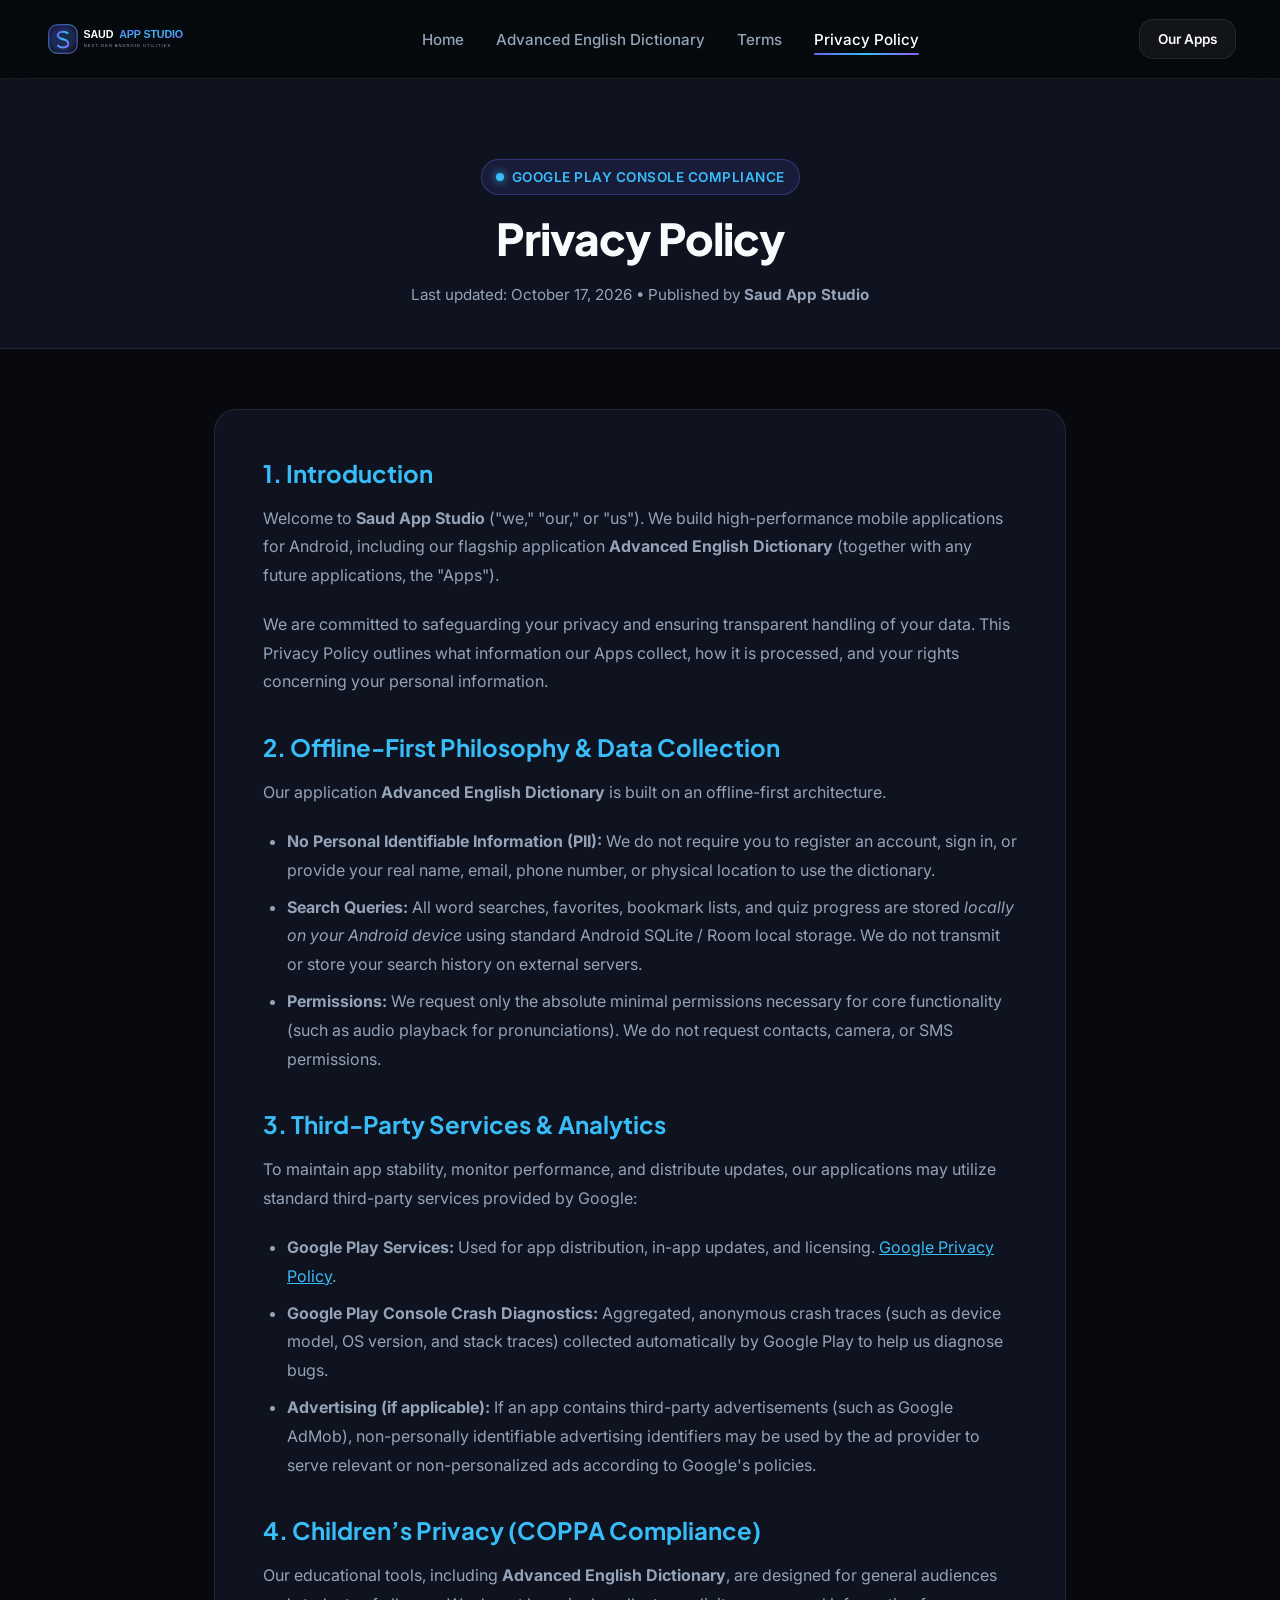
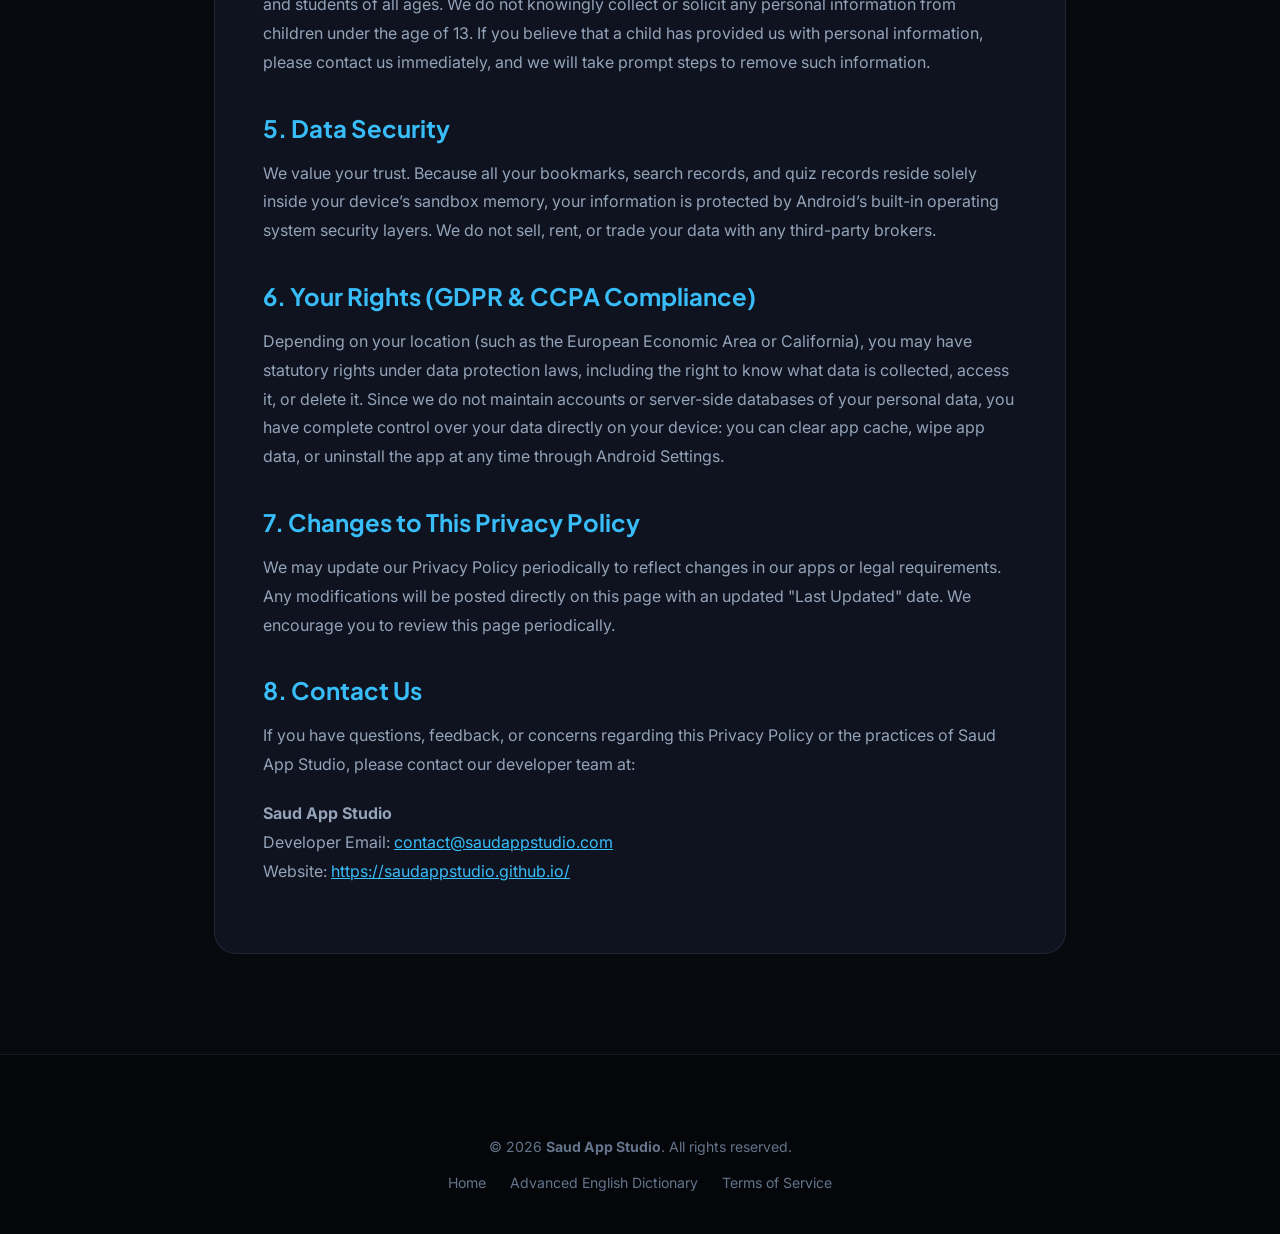
==== privacy-policy.html @ 1901be76 "feat: initial launch of Saud App Studio website with Advanced English Dictionary showcase and Play C" ====
<!DOCTYPE html>
<html lang="en">
<head>
  <meta charset="UTF-8">
  <meta name="viewport" content="width=device-width, initial-scale=1.0">
  <title>Privacy Policy | Saud App Studio</title>
  <meta name="description" content="Official Google Play compliant Privacy Policy for Saud App Studio and Advanced English Dictionary.">
  <meta name="robots" content="index, follow">
  <link rel="icon" type="image/svg+xml" href="assets/images/app-icon-dictionary.svg">
  <link rel="stylesheet" href="assets/css/style.css">
</head>
<body>

  <!-- Navigation -->
  <header class="site-nav">
    <div class="container nav-inner">
      <a href="index.html" class="nav-brand">
        <img src="assets/images/logo.svg" alt="Saud App Studio" class="nav-logo-img">
      </a>
      <nav>
        <ul class="nav-menu">
          <li><a href="index.html" class="nav-link">Home</a></li>
          <li><a href="apps/advanced-english-dictionary.html" class="nav-link">Advanced English Dictionary</a></li>
          <li><a href="terms.html" class="nav-link">Terms</a></li>
          <li><a href="privacy-policy.html" class="nav-link active">Privacy Policy</a></li>
        </ul>
      </nav>
      <div class="nav-actions">
        <a href="index.html#portfolio" class="btn btn-secondary" style="padding: 8px 18px; font-size: 0.85rem;">
          Our Apps
        </a>
        <button class="mobile-toggle" aria-label="Toggle navigation menu">☰</button>
      </div>
    </div>
  </header>

  <!-- Legal Header -->
  <section class="legal-header">
    <div class="container text-center">
      <div class="section-tag">
        <span class="dot"></span>
        <span>Google Play Console Compliance</span>
      </div>
      <h1 class="section-title">Privacy Policy</h1>
      <p style="color: var(--text-muted); font-size: 0.95rem;">
        Last updated: October 17, 2026 • Published by <strong>Saud App Studio</strong>
      </p>
    </div>
  </section>

  <!-- Legal Body Content -->
  <main class="legal-content">
    <div class="container" style="max-width: 900px;">
      <div class="legal-box">
        
        <h2>1. Introduction</h2>
        <p>
          Welcome to <strong>Saud App Studio</strong> ("we," "our," or "us"). We build high-performance mobile applications for Android, including our flagship application <strong>Advanced English Dictionary</strong> (together with any future applications, the "Apps").
        </p>
        <p>
          We are committed to safeguarding your privacy and ensuring transparent handling of your data. This Privacy Policy outlines what information our Apps collect, how it is processed, and your rights concerning your personal information.
        </p>

        <h2>2. Offline-First Philosophy &amp; Data Collection</h2>
        <p>
          Our application <strong>Advanced English Dictionary</strong> is built on an offline-first architecture. 
        </p>
        <ul>
          <li><strong>No Personal Identifiable Information (PII):</strong> We do not require you to register an account, sign in, or provide your real name, email, phone number, or physical location to use the dictionary.</li>
          <li><strong>Search Queries:</strong> All word searches, favorites, bookmark lists, and quiz progress are stored <em>locally on your Android device</em> using standard Android SQLite / Room local storage. We do not transmit or store your search history on external servers.</li>
          <li><strong>Permissions:</strong> We request only the absolute minimal permissions necessary for core functionality (such as audio playback for pronunciations). We do not request contacts, camera, or SMS permissions.</li>
        </ul>

        <h2>3. Third-Party Services &amp; Analytics</h2>
        <p>
          To maintain app stability, monitor performance, and distribute updates, our applications may utilize standard third-party services provided by Google:
        </p>
        <ul>
          <li>
            <strong>Google Play Services:</strong> Used for app distribution, in-app updates, and licensing. 
            <a href="https://policies.google.com/privacy" target="_blank" rel="noopener noreferrer">Google Privacy Policy</a>.
          </li>
          <li>
            <strong>Google Play Console Crash Diagnostics:</strong> Aggregated, anonymous crash traces (such as device model, OS version, and stack traces) collected automatically by Google Play to help us diagnose bugs.
          </li>
          <li>
            <strong>Advertising (if applicable):</strong> If an app contains third-party advertisements (such as Google AdMob), non-personally identifiable advertising identifiers may be used by the ad provider to serve relevant or non-personalized ads according to Google's policies.
          </li>
        </ul>

        <h2>4. Children’s Privacy (COPPA Compliance)</h2>
        <p>
          Our educational tools, including <strong>Advanced English Dictionary</strong>, are designed for general audiences and students of all ages. We do not knowingly collect or solicit any personal information from children under the age of 13. If you believe that a child has provided us with personal information, please contact us immediately, and we will take prompt steps to remove such information.
        </p>

        <h2>5. Data Security</h2>
        <p>
          We value your trust. Because all your bookmarks, search records, and quiz records reside solely inside your device’s sandbox memory, your information is protected by Android’s built-in operating system security layers. We do not sell, rent, or trade your data with any third-party brokers.
        </p>

        <h2>6. Your Rights (GDPR &amp; CCPA Compliance)</h2>
        <p>
          Depending on your location (such as the European Economic Area or California), you may have statutory rights under data protection laws, including the right to know what data is collected, access it, or delete it. Since we do not maintain accounts or server-side databases of your personal data, you have complete control over your data directly on your device: you can clear app cache, wipe app data, or uninstall the app at any time through Android Settings.
        </p>

        <h2>7. Changes to This Privacy Policy</h2>
        <p>
          We may update our Privacy Policy periodically to reflect changes in our apps or legal requirements. Any modifications will be posted directly on this page with an updated "Last Updated" date. We encourage you to review this page periodically.
        </p>

        <h2>8. Contact Us</h2>
        <p>
          If you have questions, feedback, or concerns regarding this Privacy Policy or the practices of Saud App Studio, please contact our developer team at:
        </p>
        <p>
          <strong>Saud App Studio</strong><br>
          Developer Email: <a href="mailto:contact@saudappstudio.com">contact@saudappstudio.com</a><br>
          Website: <a href="https://saudappstudio.github.io/">https://saudappstudio.github.io/</a>
        </p>

      </div>
    </div>
  </main>

  <!-- Footer -->
  <footer class="site-footer">
    <div class="container text-center">
      <p class="copyright">
        &copy; <span class="current-year">2026</span> <strong>Saud App Studio</strong>. All rights reserved.
      </p>
      <div class="footer-legal-links" style="justify-content: center; margin-top: 12px;">
        <a href="index.html">Home</a>
        <a href="apps/advanced-english-dictionary.html">Advanced English Dictionary</a>
        <a href="terms.html">Terms of Service</a>
      </div>
    </div>
  </footer>

  <script src="assets/js/main.js"></script>
</body>
</html>
---- assets/css/style.css ----
/* ==========================================================================
   SAUD APP STUDIO - OFFICIAL DESIGN SYSTEM & STYLESHEET
   Modern, High-Converting, Dark-Aesthetic Android Developer Showcase
   ========================================================================== */

@import url('https://fonts.googleapis.com/css2?family=Inter:wght@300;400;500;600;700;800&family=Plus+Jakarta+Sans:wght@500;600;700;800;900&display=swap');

:root {
  /* Brand Palette */
  --bg-main: #07090e;
  --bg-surface: #0e131f;
  --bg-surface-elevated: #141b2d;
  --bg-glass: rgba(17, 24, 39, 0.75);
  --border-subtle: rgba(255, 255, 255, 0.08);
  --border-highlight: rgba(99, 102, 241, 0.35);

  /* Primary Brand Gradients */
  --primary: #6366f1;
  --primary-glow: rgba(99, 102, 241, 0.35);
  --accent-cyan: #38bdf8;
  --accent-purple: #8b5cf6;
  --accent-emerald: #10b981;
  --accent-amber: #f59e0b;

  --gradient-brand: linear-gradient(135deg, #6366f1 0%, #38bdf8 50%, #8b5cf6 100%);
  --gradient-glow: radial-gradient(circle at 50% 50%, rgba(99, 102, 241, 0.15) 0%, transparent 70%);
  --gradient-card: linear-gradient(180deg, rgba(30, 41, 59, 0.5) 0%, rgba(15, 23, 42, 0.7) 100%);

  /* Text & Foreground */
  --text-main: #f8fafc;
  --text-muted: #94a3b8;
  --text-dim: #64748b;
  --text-white: #ffffff;

  /* Typography */
  --font-heading: 'Plus Jakarta Sans', -apple-system, BlinkMacSystemFont, sans-serif;
  --font-body: 'Inter', -apple-system, BlinkMacSystemFont, sans-serif;

  /* Geometry & Transitions */
  --radius-sm: 8px;
  --radius-md: 14px;
  --radius-lg: 22px;
  --radius-xl: 32px;
  --radius-full: 9999px;
  --transition-smooth: all 0.28s cubic-bezier(0.16, 1, 0.3, 1);
  --shadow-card: 0 16px 36px -12px rgba(0, 0, 0, 0.6);
  --shadow-glow: 0 0 40px -8px var(--primary-glow);
}

/* Base Reset */
*, *::before, *::after {
  box-sizing: border-box;
  margin: 0;
  padding: 0;
}

html {
  scroll-behavior: smooth;
  font-size: 16px;
  color-scheme: dark;
}

body {
  font-family: var(--font-body);
  background-color: var(--bg-main);
  color: var(--text-main);
  line-height: 1.65;
  overflow-x: hidden;
  position: relative;
  -webkit-font-smoothing: antialiased;
  -moz-osx-font-smoothing: grayscale;
}

/* Background Ambient Orbs */
.bg-ambient-orb {
  position: absolute;
  border-radius: 50%;
  filter: blur(120px);
  pointer-events: none;
  z-index: 0;
  opacity: 0.45;
}

.orb-1 {
  width: 500px;
  height: 500px;
  background: radial-gradient(circle, rgba(99, 102, 241, 0.35) 0%, transparent 70%);
  top: -100px;
  right: -100px;
}

.orb-2 {
  width: 600px;
  height: 600px;
  background: radial-gradient(circle, rgba(56, 189, 248, 0.22) 0%, transparent 70%);
  top: 40%;
  left: -200px;
}

.orb-3 {
  width: 450px;
  height: 450px;
  background: radial-gradient(circle, rgba(139, 92, 246, 0.25) 0%, transparent 70%);
  bottom: 10%;
  right: -150px;
}

/* Layout Utilities */
.container {
  width: 100%;
  max-width: 1240px;
  margin: 0 auto;
  padding: 0 24px;
  position: relative;
  z-index: 1;
}

/* Typography Helpers */
h1, h2, h3, h4, h5, h6 {
  font-family: var(--font-heading);
  color: var(--text-main);
  font-weight: 700;
  line-height: 1.25;
}

.gradient-text {
  background: var(--gradient-brand);
  -webkit-background-clip: text;
  -webkit-text-fill-color: transparent;
  display: inline-block;
}

.section-tag {
  display: inline-flex;
  align-items: center;
  gap: 8px;
  background: rgba(99, 102, 241, 0.12);
  border: 1px solid var(--border-highlight);
  color: var(--accent-cyan);
  padding: 6px 14px;
  border-radius: var(--radius-full);
  font-size: 0.85rem;
  font-weight: 600;
  letter-spacing: 0.5px;
  text-transform: uppercase;
  margin-bottom: 16px;
}

.section-tag .dot {
  width: 8px;
  height: 8px;
  border-radius: 50%;
  background-color: var(--accent-cyan);
  box-shadow: 0 0 10px var(--accent-cyan);
  animation: pulse-dot 2s infinite ease-in-out;
}

@keyframes pulse-dot {
  0%, 100% { opacity: 1; transform: scale(1); }
  50% { opacity: 0.4; transform: scale(0.8); }
}

.section-title {
  font-size: clamp(2rem, 4vw, 2.75rem);
  font-weight: 800;
  letter-spacing: -0.02em;
  margin-bottom: 16px;
}

.section-subtitle {
  color: var(--text-muted);
  font-size: clamp(1rem, 2vw, 1.15rem);
  max-width: 680px;
  margin: 0 auto 48px auto;
}

.text-center {
  text-align: center;
}

/* ==========================================================================
   Navigation Bar
   ========================================================================== */
.site-nav {
  position: sticky;
  top: 0;
  width: 100%;
  backdrop-filter: blur(16px);
  -webkit-backdrop-filter: blur(16px);
  background: rgba(7, 9, 14, 0.78);
  border-bottom: 1px solid var(--border-subtle);
  z-index: 1000;
  transition: var(--transition-smooth);
}

.nav-inner {
  display: flex;
  align-items: center;
  justify-content: space-between;
  height: 78px;
}

.nav-brand {
  display: flex;
  align-items: center;
  gap: 12px;
  text-decoration: none;
}

.nav-logo-img {
  height: 38px;
  width: auto;
}

.nav-menu {
  display: flex;
  align-items: center;
  gap: 32px;
  list-style: none;
}

.nav-link {
  color: var(--text-muted);
  text-decoration: none;
  font-size: 0.95rem;
  font-weight: 500;
  transition: var(--transition-smooth);
  position: relative;
}

.nav-link:hover, .nav-link.active {
  color: var(--text-white);
}

.nav-link.active::after {
  content: '';
  position: absolute;
  bottom: -6px;
  left: 0;
  width: 100%;
  height: 2px;
  background: var(--gradient-brand);
  border-radius: 2px;
}

.nav-actions {
  display: flex;
  align-items: center;
  gap: 16px;
}

.mobile-toggle {
  display: none;
  background: transparent;
  border: 1px solid var(--border-subtle);
  color: var(--text-main);
  padding: 8px 12px;
  border-radius: var(--radius-sm);
  cursor: pointer;
  font-size: 1.25rem;
}

/* ==========================================================================
   Buttons & CTAs
   ========================================================================== */
.btn {
  display: inline-flex;
  align-items: center;
  justify-content: center;
  gap: 10px;
  padding: 12px 24px;
  border-radius: var(--radius-md);
  font-weight: 600;
  font-size: 0.95rem;
  text-decoration: none;
  cursor: pointer;
  transition: var(--transition-smooth);
  border: 1px solid transparent;
  outline: none;
}

.btn-primary {
  background: var(--gradient-brand);
  color: #ffffff;
  box-shadow: 0 4px 20px -2px rgba(99, 102, 241, 0.45);
}

.btn-primary:hover {
  transform: translateY(-2px);
  box-shadow: 0 8px 28px -2px rgba(99, 102, 241, 0.65);
  color: #ffffff;
}

.btn-secondary {
  background: rgba(255, 255, 255, 0.05);
  border-color: var(--border-subtle);
  color: var(--text-main);
  backdrop-filter: blur(8px);
}

.btn-secondary:hover {
  background: rgba(255, 255, 255, 0.1);
  border-color: rgba(255, 255, 255, 0.2);
  color: #ffffff;
  transform: translateY(-2px);
}

.btn-playstore {
  display: inline-block;
  transition: var(--transition-smooth);
  border-radius: var(--radius-md);
  overflow: hidden;
}

.btn-playstore img {
  height: 52px;
  width: auto;
  display: block;
}

.btn-playstore:hover {
  transform: translateY(-2px) scale(1.02);
  box-shadow: 0 8px 24px rgba(0, 0, 0, 0.5);
}

/* ==========================================================================
   Hero Section
   ========================================================================== */
.hero-section {
  padding: 80px 0 100px 0;
  position: relative;
  overflow: hidden;
}

.hero-grid {
  display: grid;
  grid-template-columns: 1.15fr 0.85fr;
  align-items: center;
  gap: 60px;
}

.hero-content {
  max-width: 640px;
}

.hero-title {
  font-size: clamp(2.5rem, 5vw, 3.8rem);
  font-weight: 800;
  letter-spacing: -0.03em;
  line-height: 1.15;
  margin-bottom: 24px;
}

.hero-description {
  font-size: clamp(1.05rem, 1.8vw, 1.25rem);
  color: var(--text-muted);
  line-height: 1.7;
  margin-bottom: 36px;
}

.hero-cta-group {
  display: flex;
  align-items: center;
  gap: 16px;
  flex-wrap: wrap;
  margin-bottom: 48px;
}

.hero-metrics {
  display: grid;
  grid-template-columns: repeat(3, 1fr);
  gap: 24px;
  padding-top: 32px;
  border-top: 1px solid var(--border-subtle);
}

.metric-number {
  font-family: var(--font-heading);
  font-size: 1.75rem;
  font-weight: 800;
  color: var(--text-white);
  display: flex;
  align-items: center;
  gap: 6px;
}

.metric-number .star {
  color: #facc15;
}

.metric-label {
  font-size: 0.85rem;
  color: var(--text-muted);
  margin-top: 4px;
}

/* Hero Phone Mockup */
.hero-visual {
  position: relative;
  display: flex;
  justify-content: center;
  align-items: center;
}

.mockup-wrapper {
  position: relative;
  max-width: 320px;
  width: 100%;
  filter: drop-shadow(0 25px 45px rgba(0, 0, 0, 0.75));
  transition: transform 0.4s ease;
}

.mockup-wrapper:hover {
  transform: translateY(-8px) rotate(1deg);
}

.mockup-screen-img {
  width: 100%;
  height: auto;
  display: block;
}

/* Floating feature badges around phone */
.floating-badge {
  position: absolute;
  background: rgba(14, 19, 31, 0.85);
  backdrop-filter: blur(14px);
  border: 1px solid var(--border-highlight);
  border-radius: var(--radius-md);
  padding: 12px 18px;
  display: flex;
  align-items: center;
  gap: 12px;
  box-shadow: 0 12px 30px rgba(0, 0, 0, 0.5);
  animation: float 4s ease-in-out infinite;
  z-index: 2;
  white-space: nowrap;
}

.floating-badge.badge-top-left {
  top: 12%;
  left: -40px;
  animation-delay: 0s;
}

.floating-badge.badge-bottom-right {
  bottom: 16%;
  right: -30px;
  animation-delay: 2s;
}

.badge-icon {
  width: 36px;
  height: 36px;
  border-radius: var(--radius-sm);
  display: flex;
  align-items: center;
  justify-content: center;
  font-size: 1.1rem;
}

.badge-icon.blue {
  background: rgba(56, 189, 248, 0.15);
  color: var(--accent-cyan);
}

.badge-icon.purple {
  background: rgba(139, 92, 246, 0.15);
  color: var(--accent-purple);
}

.badge-text-title {
  font-size: 0.85rem;
  font-weight: 700;
  color: var(--text-white);
}

.badge-text-sub {
  font-size: 0.75rem;
  color: var(--text-muted);
}

@keyframes float {
  0%, 100% { transform: translateY(0); }
  50% { transform: translateY(-10px); }
}

/* ==========================================================================
   Featured App Spotlight (Advanced English Dictionary)
   ========================================================================== */
.featured-app-section {
  padding: 100px 0;
  position: relative;
}

.spotlight-card {
  background: linear-gradient(135deg, rgba(20, 27, 45, 0.7) 0%, rgba(11, 17, 32, 0.9) 100%);
  border: 1px solid var(--border-highlight);
  border-radius: var(--radius-xl);
  padding: 56px;
  box-shadow: var(--shadow-card);
  position: relative;
  overflow: hidden;
}

.spotlight-card::before {
  content: '';
  position: absolute;
  top: 0;
  left: 0;
  right: 0;
  height: 2px;
  background: var(--gradient-brand);
}

.spotlight-grid {
  display: grid;
  grid-template-columns: 1.1fr 0.9fr;
  gap: 60px;
  align-items: center;
}

.app-identity-header {
  display: flex;
  align-items: center;
  gap: 20px;
  margin-bottom: 24px;
}

.app-icon-lg {
  width: 80px;
  height: 80px;
  border-radius: 20px;
  box-shadow: 0 10px 24px rgba(99, 102, 241, 0.35);
  display: block;
}

.app-title-group h3 {
  font-size: 1.85rem;
  font-weight: 800;
  color: var(--text-white);
  margin-bottom: 4px;
}

.app-category-badge {
  display: inline-block;
  font-size: 0.8rem;
  font-weight: 600;
  color: var(--accent-cyan);
  background: rgba(56, 189, 248, 0.12);
  padding: 3px 10px;
  border-radius: var(--radius-sm);
}

.spotlight-description {
  color: var(--text-muted);
  font-size: 1.05rem;
  line-height: 1.7;
  margin-bottom: 32px;
}

.feature-bullets {
  list-style: none;
  display: grid;
  grid-template-columns: 1fr 1fr;
  gap: 16px;
  margin-bottom: 36px;
}

.feature-bullet-item {
  display: flex;
  align-items: flex-start;
  gap: 12px;
}

.bullet-check {
  width: 22px;
  height: 22px;
  border-radius: 50%;
  background: rgba(16, 185, 129, 0.15);
  color: var(--accent-emerald);
  display: flex;
  align-items: center;
  justify-content: center;
  font-size: 0.85rem;
  flex-shrink: 0;
  margin-top: 2px;
}

.bullet-title {
  font-size: 0.95rem;
  font-weight: 600;
  color: var(--text-white);
  display: block;
}

.bullet-desc {
  font-size: 0.82rem;
  color: var(--text-muted);
  display: block;
}

.spotlight-actions {
  display: flex;
  align-items: center;
  gap: 16px;
  flex-wrap: wrap;
}

/* Quick Install / QR Card */
.qr-install-card {
  background: rgba(15, 23, 42, 0.6);
  border: 1px solid var(--border-subtle);
  border-radius: var(--radius-lg);
  padding: 32px;
  text-align: center;
  backdrop-filter: blur(12px);
  position: relative;
}

.qr-code-img {
  width: 170px;
  height: 170px;
  margin: 0 auto 16px auto;
  border-radius: var(--radius-md);
  padding: 8px;
  background: #ffffff;
  display: block;
  box-shadow: 0 8px 24px rgba(0, 0, 0, 0.4);
}

.qr-title {
  font-size: 1.05rem;
  font-weight: 700;
  color: var(--text-white);
  margin-bottom: 6px;
}

.qr-subtitle {
  font-size: 0.85rem;
  color: var(--text-muted);
  margin-bottom: 18px;
}

.tech-spec-row {
  display: flex;
  justify-content: space-around;
  border-top: 1px solid var(--border-subtle);
  padding-top: 16px;
}

.spec-item .label {
  font-size: 0.75rem;
  color: var(--text-dim);
  text-transform: uppercase;
  letter-spacing: 0.5px;
  display: block;
}

.spec-item .val {
  font-size: 0.9rem;
  font-weight: 600;
  color: var(--text-white);
}

/* ==========================================================================
   Our Apps Showcase / Catalog Grid
   ========================================================================== */
.portfolio-section {
  padding: 100px 0;
  position: relative;
}

.category-tabs {
  display: flex;
  justify-content: center;
  gap: 12px;
  margin-bottom: 48px;
  flex-wrap: wrap;
}

.tab-btn {
  background: rgba(255, 255, 255, 0.04);
  border: 1px solid var(--border-subtle);
  color: var(--text-muted);
  padding: 10px 22px;
  border-radius: var(--radius-full);
  font-weight: 600;
  font-size: 0.9rem;
  cursor: pointer;
  transition: var(--transition-smooth);
}

.tab-btn:hover {
  background: rgba(255, 255, 255, 0.08);
  color: var(--text-white);
}

.tab-btn.active {
  background: var(--gradient-brand);
  color: #ffffff;
  border-color: transparent;
  box-shadow: 0 4px 16px rgba(99, 102, 241, 0.35);
}

.apps-grid {
  display: grid;
  grid-template-columns: repeat(auto-fill, minmax(340px, 1fr));
  gap: 32px;
}

.app-card {
  background: var(--bg-surface);
  border: 1px solid var(--border-subtle);
  border-radius: var(--radius-lg);
  padding: 32px;
  display: flex;
  flex-direction: column;
  transition: var(--transition-smooth);
  position: relative;
}

.app-card:hover {
  transform: translateY(-6px);
  border-color: var(--border-highlight);
  box-shadow: 0 20px 40px -10px rgba(0, 0, 0, 0.5);
}

.app-card-header {
  display: flex;
  justify-content: space-between;
  align-items: flex-start;
  margin-bottom: 20px;
}

.app-card-icon {
  width: 64px;
  height: 64px;
  border-radius: 16px;
  object-fit: contain;
}

.app-status-badge {
  font-size: 0.75rem;
  font-weight: 700;
  text-transform: uppercase;
  padding: 4px 10px;
  border-radius: var(--radius-full);
}

.status-live {
  background: rgba(16, 185, 129, 0.15);
  color: #34d399;
  border: 1px solid rgba(16, 185, 129, 0.3);
}

.status-coming {
  background: rgba(245, 158, 11, 0.15);
  color: #fbbf24;
  border: 1px solid rgba(245, 158, 11, 0.3);
}

.app-card-title {
  font-size: 1.35rem;
  font-weight: 700;
  margin-bottom: 10px;
}

.app-card-desc {
  color: var(--text-muted);
  font-size: 0.95rem;
  line-height: 1.6;
  margin-bottom: 24px;
  flex-grow: 1;
}

.app-card-features {
  display: flex;
  gap: 8px;
  flex-wrap: wrap;
  margin-bottom: 24px;
}

.tag-pill {
  font-size: 0.78rem;
  background: rgba(255, 255, 255, 0.05);
  color: var(--text-muted);
  padding: 4px 10px;
  border-radius: var(--radius-sm);
  border: 1px solid var(--border-subtle);
}

.app-card-footer {
  border-top: 1px solid var(--border-subtle);
  padding-top: 20px;
  display: flex;
  align-items: center;
  justify-content: space-between;
}

.app-rating-pill {
  display: flex;
  align-items: center;
  gap: 6px;
  font-size: 0.88rem;
  font-weight: 600;
  color: var(--text-white);
}

.app-rating-pill .star {
  color: #facc15;
}

/* ==========================================================================
   Studio Features & Principles
   ========================================================================== */
.studio-features-section {
  padding: 100px 0;
  position: relative;
}

.principles-grid {
  display: grid;
  grid-template-columns: repeat(auto-fit, minmax(260px, 1fr));
  gap: 28px;
}

.principle-card {
  background: var(--bg-surface);
  border: 1px solid var(--border-subtle);
  border-radius: var(--radius-lg);
  padding: 32px;
  transition: var(--transition-smooth);
}

.principle-card:hover {
  border-color: rgba(99, 102, 241, 0.4);
  transform: translateY(-4px);
}

.principle-icon {
  width: 52px;
  height: 52px;
  border-radius: 14px;
  background: rgba(99, 102, 241, 0.12);
  color: var(--accent-cyan);
  display: flex;
  align-items: center;
  justify-content: center;
  font-size: 1.5rem;
  margin-bottom: 20px;
}

.principle-title {
  font-size: 1.2rem;
  font-weight: 700;
  margin-bottom: 12px;
}

.principle-desc {
  color: var(--text-muted);
  font-size: 0.92rem;
  line-height: 1.6;
}

/* ==========================================================================
   User Testimonials & Reviews
   ========================================================================== */
.reviews-section {
  padding: 100px 0;
  background: rgba(14, 19, 31, 0.4);
  border-top: 1px solid var(--border-subtle);
  border-bottom: 1px solid var(--border-subtle);
}

.reviews-grid {
  display: grid;
  grid-template-columns: repeat(auto-fit, minmax(320px, 1fr));
  gap: 28px;
}

.review-card {
  background: var(--bg-surface);
  border: 1px solid var(--border-subtle);
  border-radius: var(--radius-lg);
  padding: 32px;
  display: flex;
  flex-direction: column;
}

.review-stars {
  color: #facc15;
  font-size: 1.1rem;
  margin-bottom: 16px;
  display: flex;
  gap: 4px;
}

.review-text {
  font-size: 0.96rem;
  color: var(--text-main);
  line-height: 1.65;
  margin-bottom: 24px;
  flex-grow: 1;
}

.review-author {
  display: flex;
  align-items: center;
  gap: 12px;
}

.author-avatar {
  width: 44px;
  height: 44px;
  border-radius: 50%;
  background: var(--gradient-brand);
  display: flex;
  align-items: center;
  justify-content: center;
  font-weight: 700;
  color: #ffffff;
  font-size: 1rem;
}

.author-name {
  font-size: 0.95rem;
  font-weight: 700;
  color: var(--text-white);
}

.author-role {
  font-size: 0.8rem;
  color: var(--text-dim);
}

/* ==========================================================================
   FAQ Section
   ========================================================================== */
.faq-section {
  padding: 100px 0;
}

.faq-wrapper {
  max-width: 800px;
  margin: 0 auto;
}

.faq-item {
  background: var(--bg-surface);
  border: 1px solid var(--border-subtle);
  border-radius: var(--radius-md);
  margin-bottom: 16px;
  overflow: hidden;
  transition: var(--transition-smooth);
}

.faq-item.active {
  border-color: var(--border-highlight);
}

.faq-question {
  width: 100%;
  text-align: left;
  background: none;
  border: none;
  padding: 22px 28px;
  display: flex;
  align-items: center;
  justify-content: space-between;
  color: var(--text-white);
  font-family: var(--font-heading);
  font-size: 1.05rem;
  font-weight: 600;
  cursor: pointer;
}

.faq-icon {
  font-size: 1.25rem;
  transition: transform 0.3s ease;
  color: var(--accent-cyan);
}

.faq-item.active .faq-icon {
  transform: rotate(45deg);
}

.faq-answer {
  max-height: 0;
  overflow: hidden;
  transition: max-height 0.35s ease, padding 0.35s ease;
  padding: 0 28px;
  color: var(--text-muted);
  font-size: 0.95rem;
  line-height: 1.7;
}

.faq-item.active .faq-answer {
  max-height: 300px;
  padding-bottom: 24px;
}

/* ==========================================================================
   CTA Banner (Install Today)
   ========================================================================== */
.cta-banner-section {
  padding: 80px 0 100px 0;
}

.cta-banner {
  background: linear-gradient(135deg, rgba(99, 102, 241, 0.25) 0%, rgba(56, 189, 248, 0.15) 50%, rgba(139, 92, 246, 0.2) 100%), var(--bg-surface);
  border: 1px solid var(--border-highlight);
  border-radius: var(--radius-xl);
  padding: 64px 40px;
  text-align: center;
  position: relative;
  overflow: hidden;
  box-shadow: var(--shadow-glow);
}

.cta-banner-title {
  font-size: clamp(2rem, 3.5vw, 2.75rem);
  font-weight: 800;
  margin-bottom: 16px;
}

.cta-banner-sub {
  color: var(--text-muted);
  font-size: 1.1rem;
  max-width: 620px;
  margin: 0 auto 36px auto;
}

/* ==========================================================================
   Footer
   ========================================================================== */
.site-footer {
  background: #04060a;
  border-top: 1px solid var(--border-subtle);
  padding: 80px 0 40px 0;
}

.footer-top-grid {
  display: grid;
  grid-template-columns: 1.4fr 0.8fr 0.8fr 1fr;
  gap: 48px;
  margin-bottom: 60px;
}

.footer-brand-desc {
  color: var(--text-muted);
  font-size: 0.92rem;
  line-height: 1.7;
  margin: 18px 0 24px 0;
  max-width: 320px;
}

.footer-col-title {
  font-size: 1rem;
  font-weight: 700;
  color: var(--text-white);
  margin-bottom: 20px;
  letter-spacing: 0.5px;
}

.footer-links {
  list-style: none;
}

.footer-links li {
  margin-bottom: 12px;
}

.footer-links a {
  color: var(--text-muted);
  text-decoration: none;
  font-size: 0.92rem;
  transition: var(--transition-smooth);
}

.footer-links a:hover {
  color: var(--accent-cyan);
  padding-left: 4px;
}

.footer-play-disclaimer {
  font-size: 0.78rem;
  color: var(--text-dim);
  line-height: 1.6;
  margin-top: 16px;
}

.footer-bottom {
  border-top: 1px solid var(--border-subtle);
  padding-top: 32px;
  display: flex;
  align-items: center;
  justify-content: space-between;
  flex-wrap: wrap;
  gap: 16px;
}

.copyright {
  font-size: 0.88rem;
  color: var(--text-dim);
}

.footer-legal-links {
  display: flex;
  gap: 24px;
}

.footer-legal-links a {
  color: var(--text-dim);
  text-decoration: none;
  font-size: 0.88rem;
  transition: var(--transition-smooth);
}

.footer-legal-links a:hover {
  color: var(--text-white);
}

/* ==========================================================================
   Documentation / Legal / App Dedicated Page Styles
   ========================================================================== */
.legal-header {
  padding: 80px 0 40px 0;
  border-bottom: 1px solid var(--border-subtle);
  background: var(--bg-surface);
}

.legal-content {
  padding: 60px 0 100px 0;
}

.legal-box {
  background: var(--bg-surface);
  border: 1px solid var(--border-subtle);
  border-radius: var(--radius-lg);
  padding: 48px;
}

.legal-box h2 {
  font-size: 1.5rem;
  margin: 36px 0 16px 0;
  color: var(--accent-cyan);
}

.legal-box h2:first-child {
  margin-top: 0;
}

.legal-box p, .legal-box ul {
  color: var(--text-muted);
  font-size: 1rem;
  line-height: 1.8;
  margin-bottom: 20px;
}

.legal-box ul {
  padding-left: 24px;
}

.legal-box li {
  margin-bottom: 8px;
}

.legal-box a {
  color: var(--accent-cyan);
  text-decoration: underline;
}

/* Toast Notification */
.toast-notice {
  position: fixed;
  bottom: 24px;
  right: 24px;
  background: #1e293b;
  border: 1px solid var(--accent-cyan);
  color: #ffffff;
  padding: 12px 20px;
  border-radius: var(--radius-md);
  box-shadow: 0 10px 30px rgba(0, 0, 0, 0.5);
  font-size: 0.9rem;
  font-weight: 500;
  display: flex;
  align-items: center;
  gap: 10px;
  transform: translateY(100px);
  opacity: 0;
  transition: var(--transition-smooth);
  z-index: 2000;
}

.toast-notice.show {
  transform: translateY(0);
  opacity: 1;
}

/* ==========================================================================
   Responsive Breakpoints
   ========================================================================== */
@media (max-width: 992px) {
  .hero-grid {
    grid-template-columns: 1fr;
    text-align: center;
  }
  
  .hero-content {
    max-width: 100%;
    margin: 0 auto;
  }
  
  .hero-cta-group {
    justify-content: center;
  }
  
  .hero-metrics {
    max-width: 500px;
    margin: 0 auto;
  }

  .spotlight-grid {
    grid-template-columns: 1fr;
  }

  .spotlight-card {
    padding: 36px 24px;
  }

  .footer-top-grid {
    grid-template-columns: 1fr 1fr;
    gap: 36px;
  }
}

@media (max-width: 768px) {
  .nav-menu {
    position: fixed;
    top: 78px;
    left: 0;
    right: 0;
    background: #090d16;
    border-bottom: 1px solid var(--border-subtle);
    flex-direction: column;
    padding: 32px 24px;
    gap: 20px;
    display: none;
  }

  .nav-menu.open {
    display: flex;
  }

  .mobile-toggle {
    display: block;
  }

  .feature-bullets {
    grid-template-columns: 1fr;
  }

  .floating-badge {
    display: none; /* Hide floating badges on smaller screens to keep clean */
  }

  .footer-top-grid {
    grid-template-columns: 1fr;
  }

  .legal-box {
    padding: 24px;
  }
}
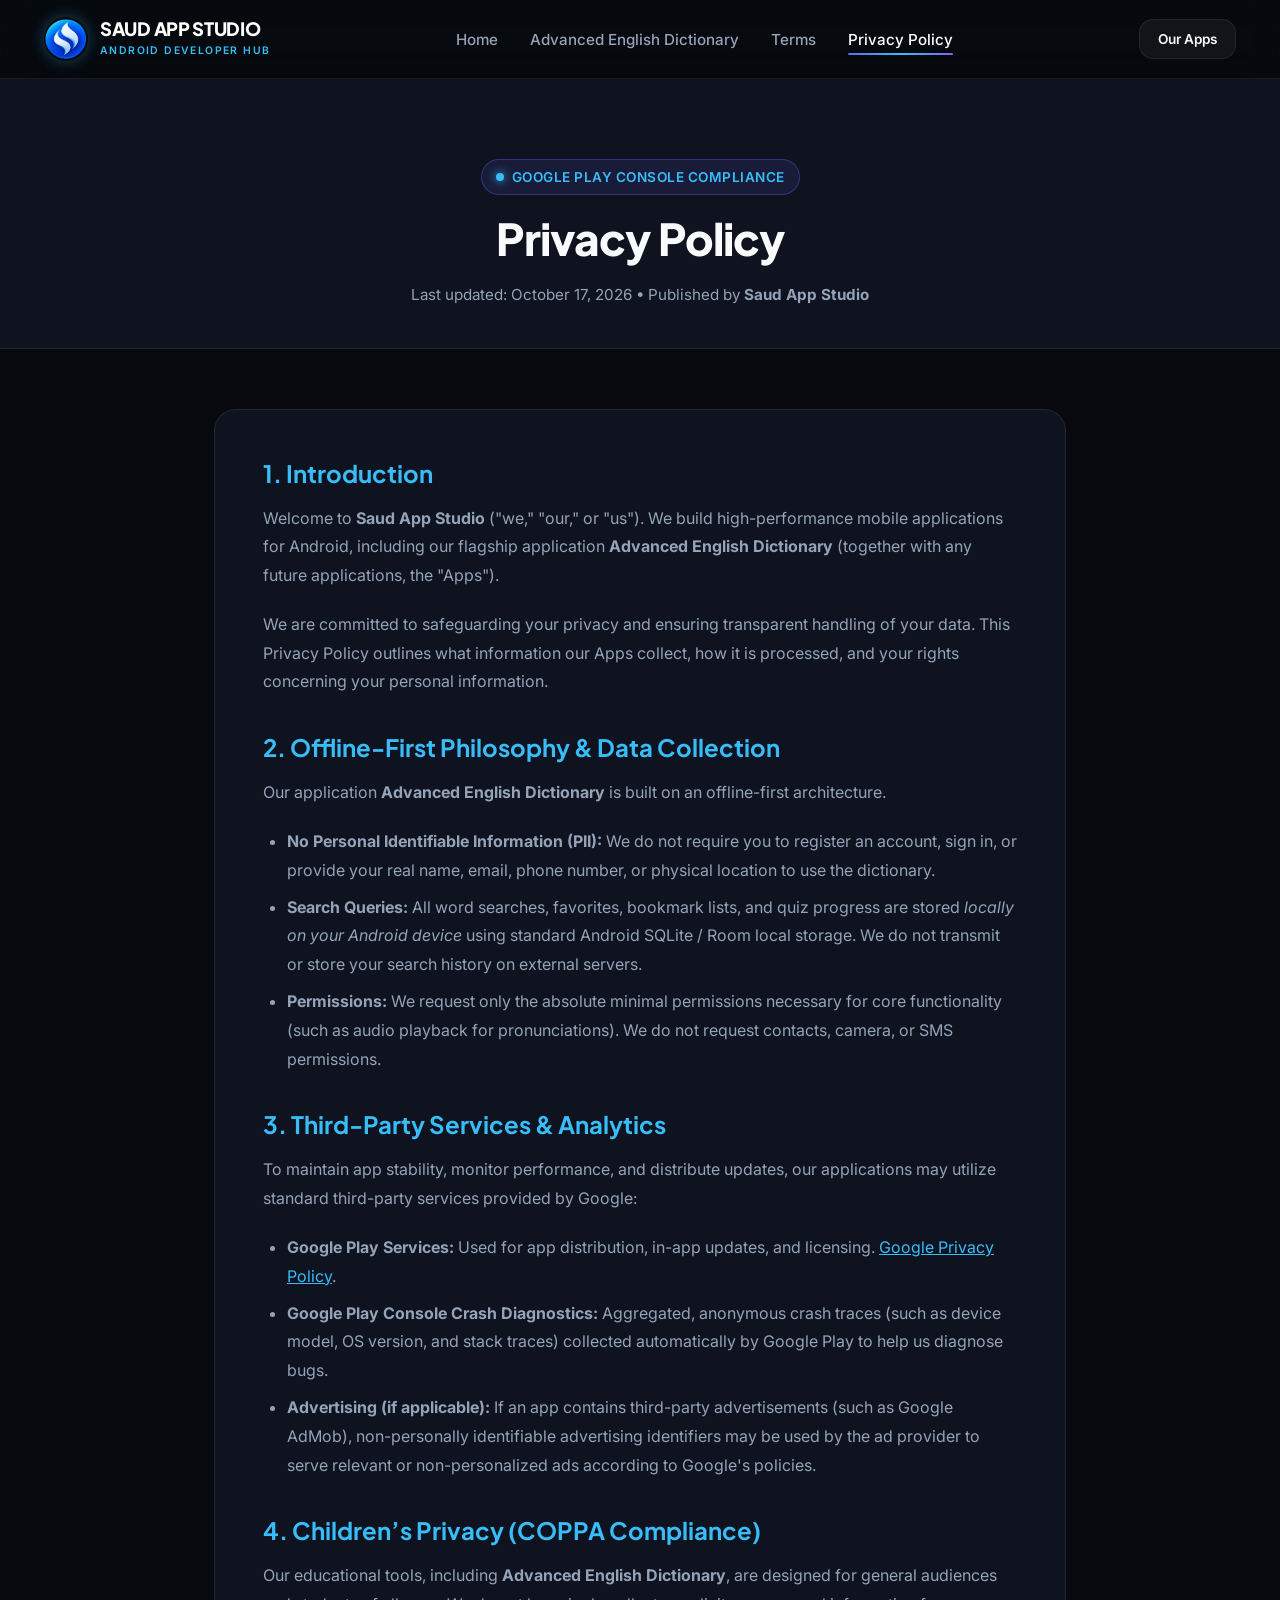
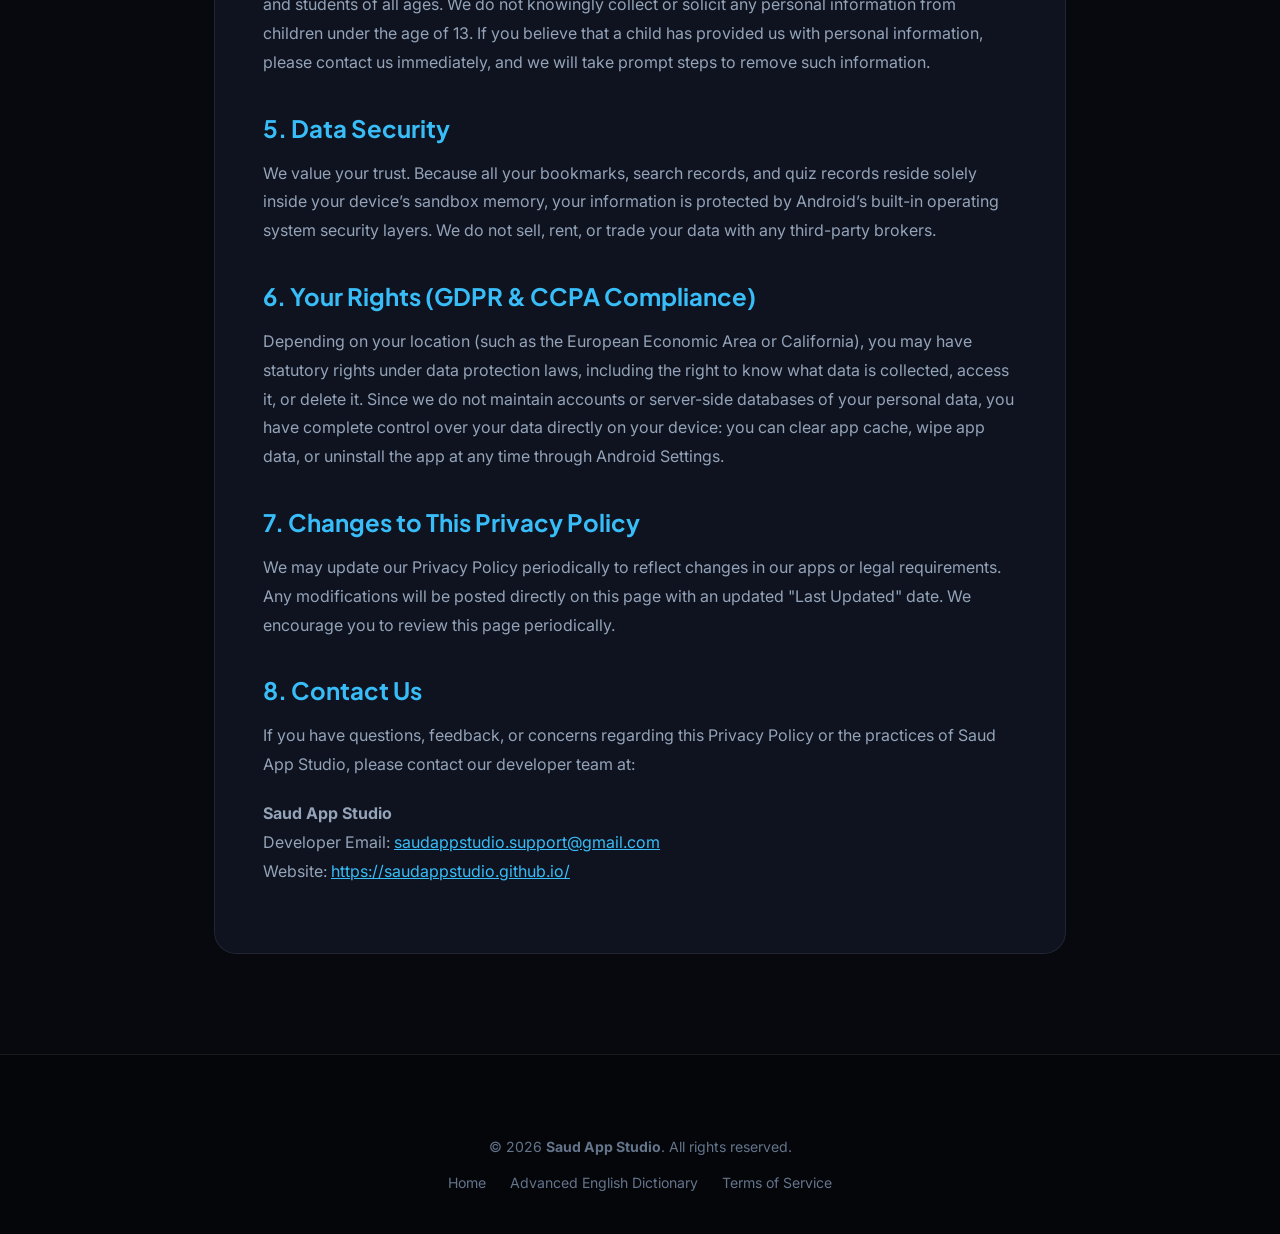
==== commit 495a70bd: "feat: integrate official Play Console logo, dictionary app icon, update support email to saudappstud" ====
--- a/privacy-policy.html
+++ b/privacy-policy.html
@@ -6,7 +6,7 @@
   <title>Privacy Policy | Saud App Studio</title>
   <meta name="description" content="Official Google Play compliant Privacy Policy for Saud App Studio and Advanced English Dictionary.">
   <meta name="robots" content="index, follow">
-  <link rel="icon" type="image/svg+xml" href="assets/images/app-icon-dictionary.svg">
+  <link rel="icon" type="image/png" href="assets/images/play_console_logo.png">
   <link rel="stylesheet" href="assets/css/style.css">
 </head>
 <body>
@@ -15,7 +15,11 @@
   <header class="site-nav">
     <div class="container nav-inner">
       <a href="index.html" class="nav-brand">
-        <img src="assets/images/logo.svg" alt="Saud App Studio" class="nav-logo-img">
+        <img src="assets/images/play_console_logo.png" alt="Saud App Studio" class="nav-logo-icon">
+        <div class="nav-brand-text">
+          <span class="nav-brand-title">SAUD APP STUDIO</span>
+          <span class="nav-brand-sub">Android Developer Hub</span>
+        </div>
       </a>
       <nav>
         <ul class="nav-menu">
@@ -114,7 +118,7 @@
         </p>
         <p>
           <strong>Saud App Studio</strong><br>
-          Developer Email: <a href="mailto:contact@saudappstudio.com">contact@saudappstudio.com</a><br>
+          Developer Email: <a href="mailto:saudappstudio.support@gmail.com">saudappstudio.support@gmail.com</a><br>
           Website: <a href="https://saudappstudio.github.io/">https://saudappstudio.github.io/</a>
         </p>
 
--- a/assets/css/style.css
+++ b/assets/css/style.css
@@ -205,6 +205,44 @@
   align-items: center;
   gap: 12px;
   text-decoration: none;
+}
+
+.nav-logo-icon {
+  width: 44px;
+  height: 44px;
+  border-radius: 50%;
+  object-fit: cover;
+  box-shadow: 0 0 16px rgba(56, 189, 248, 0.35);
+  transition: transform 0.3s ease;
+  flex-shrink: 0;
+}
+
+.nav-brand:hover .nav-logo-icon {
+  transform: rotate(6deg) scale(1.06);
+}
+
+.nav-brand-text {
+  display: flex;
+  flex-direction: column;
+}
+
+.nav-brand-title {
+  font-family: var(--font-heading);
+  font-size: 1.15rem;
+  font-weight: 800;
+  color: var(--text-white);
+  letter-spacing: -0.3px;
+  line-height: 1.1;
+}
+
+.nav-brand-sub {
+  font-family: var(--font-body);
+  font-size: 0.65rem;
+  font-weight: 600;
+  color: var(--accent-cyan);
+  letter-spacing: 1.4px;
+  text-transform: uppercase;
+  margin-top: 2px;
 }
 
 .nav-logo-img {
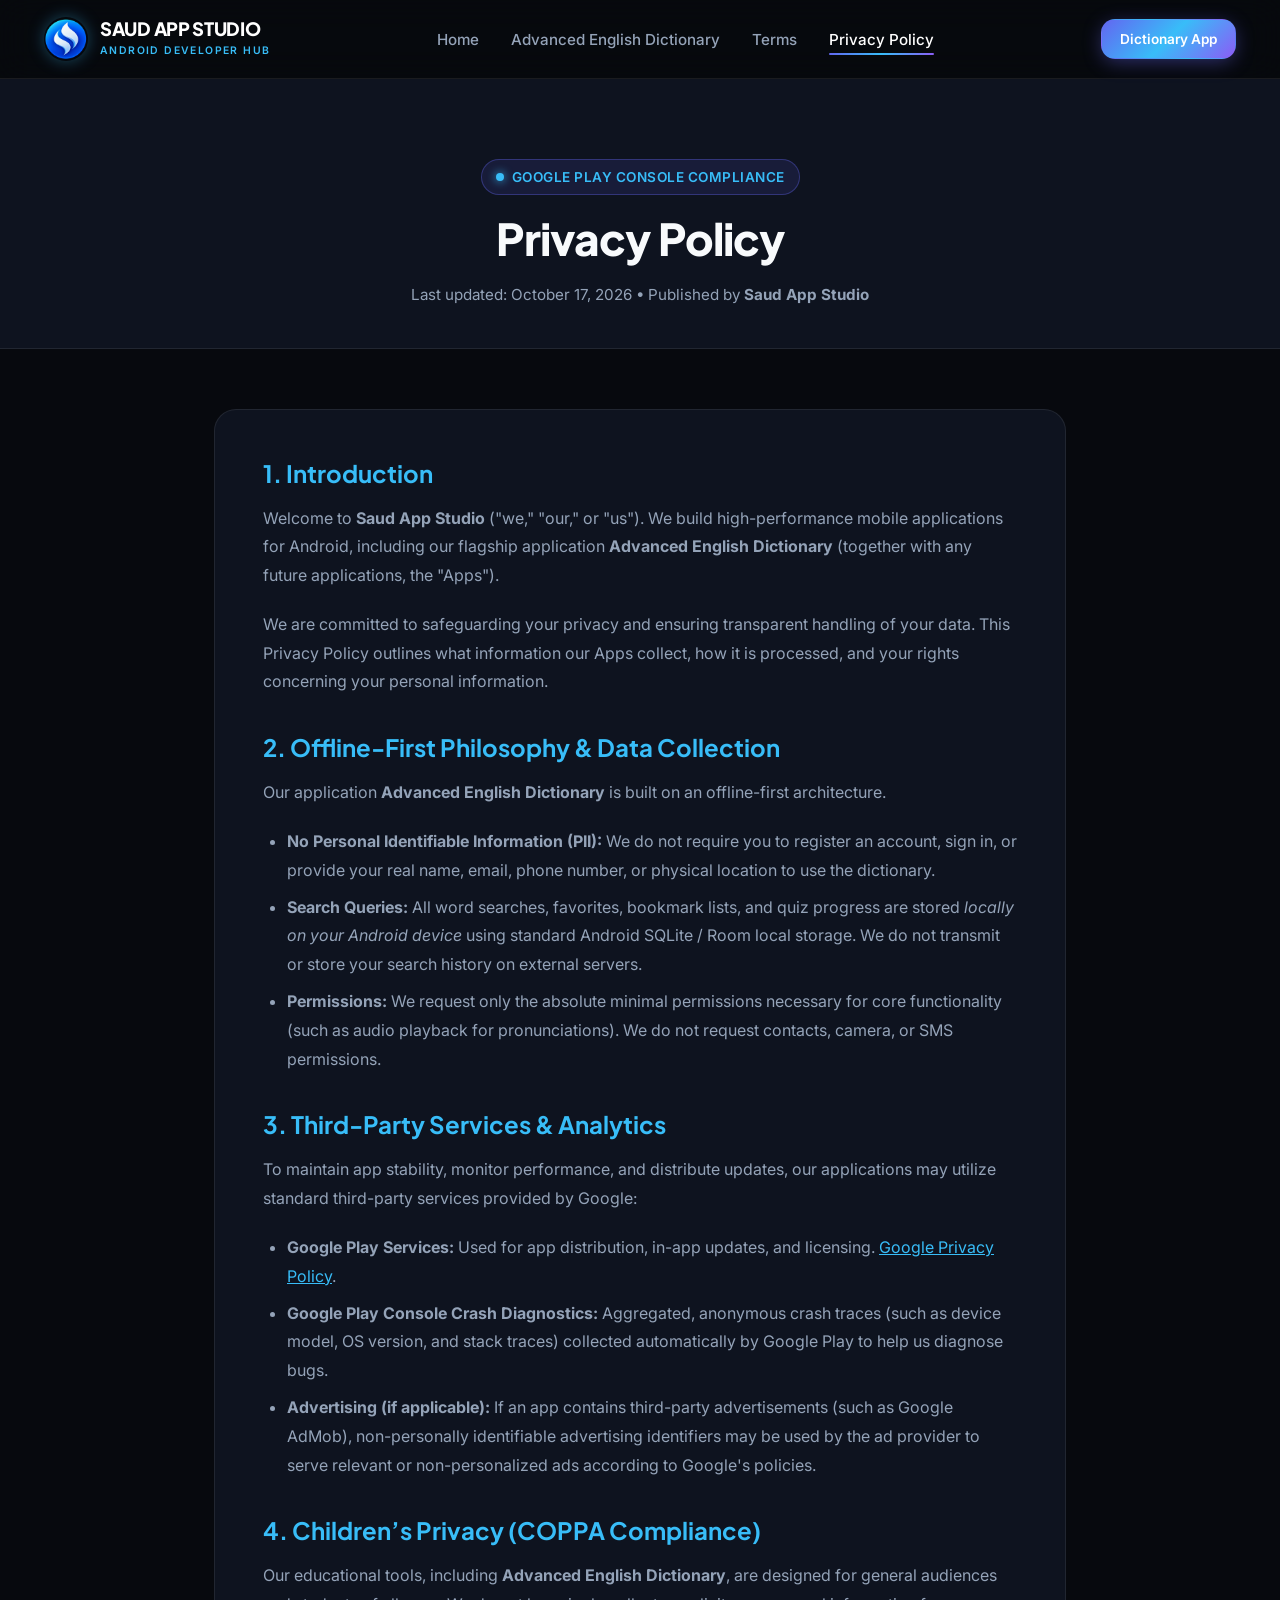
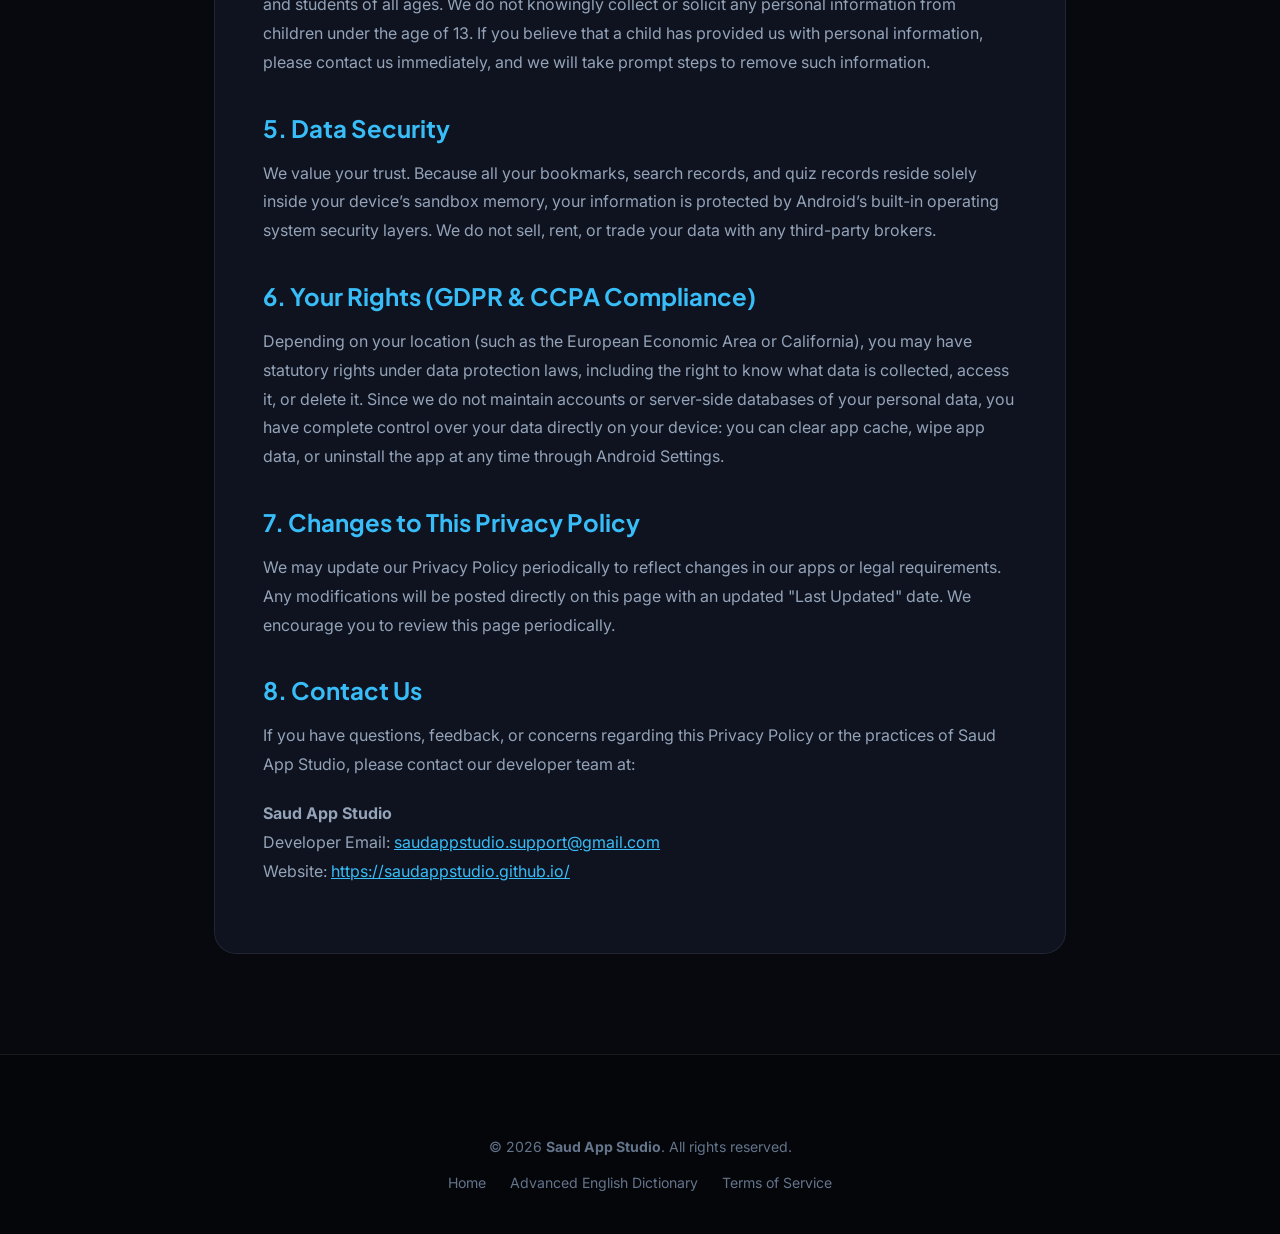
==== commit 3ad0d18a: "refactor: remove all dummy apps and focus site exclusively on Advanced English Dictionary" ====
--- a/privacy-policy.html
+++ b/privacy-policy.html
@@ -30,8 +30,8 @@
         </ul>
       </nav>
       <div class="nav-actions">
-        <a href="index.html#portfolio" class="btn btn-secondary" style="padding: 8px 18px; font-size: 0.85rem;">
-          Our Apps
+        <a href="apps/advanced-english-dictionary.html" class="btn btn-primary" style="padding: 8px 18px; font-size: 0.85rem;">
+          Dictionary App
         </a>
         <button class="mobile-toggle" aria-label="Toggle navigation menu">☰</button>
       </div>
